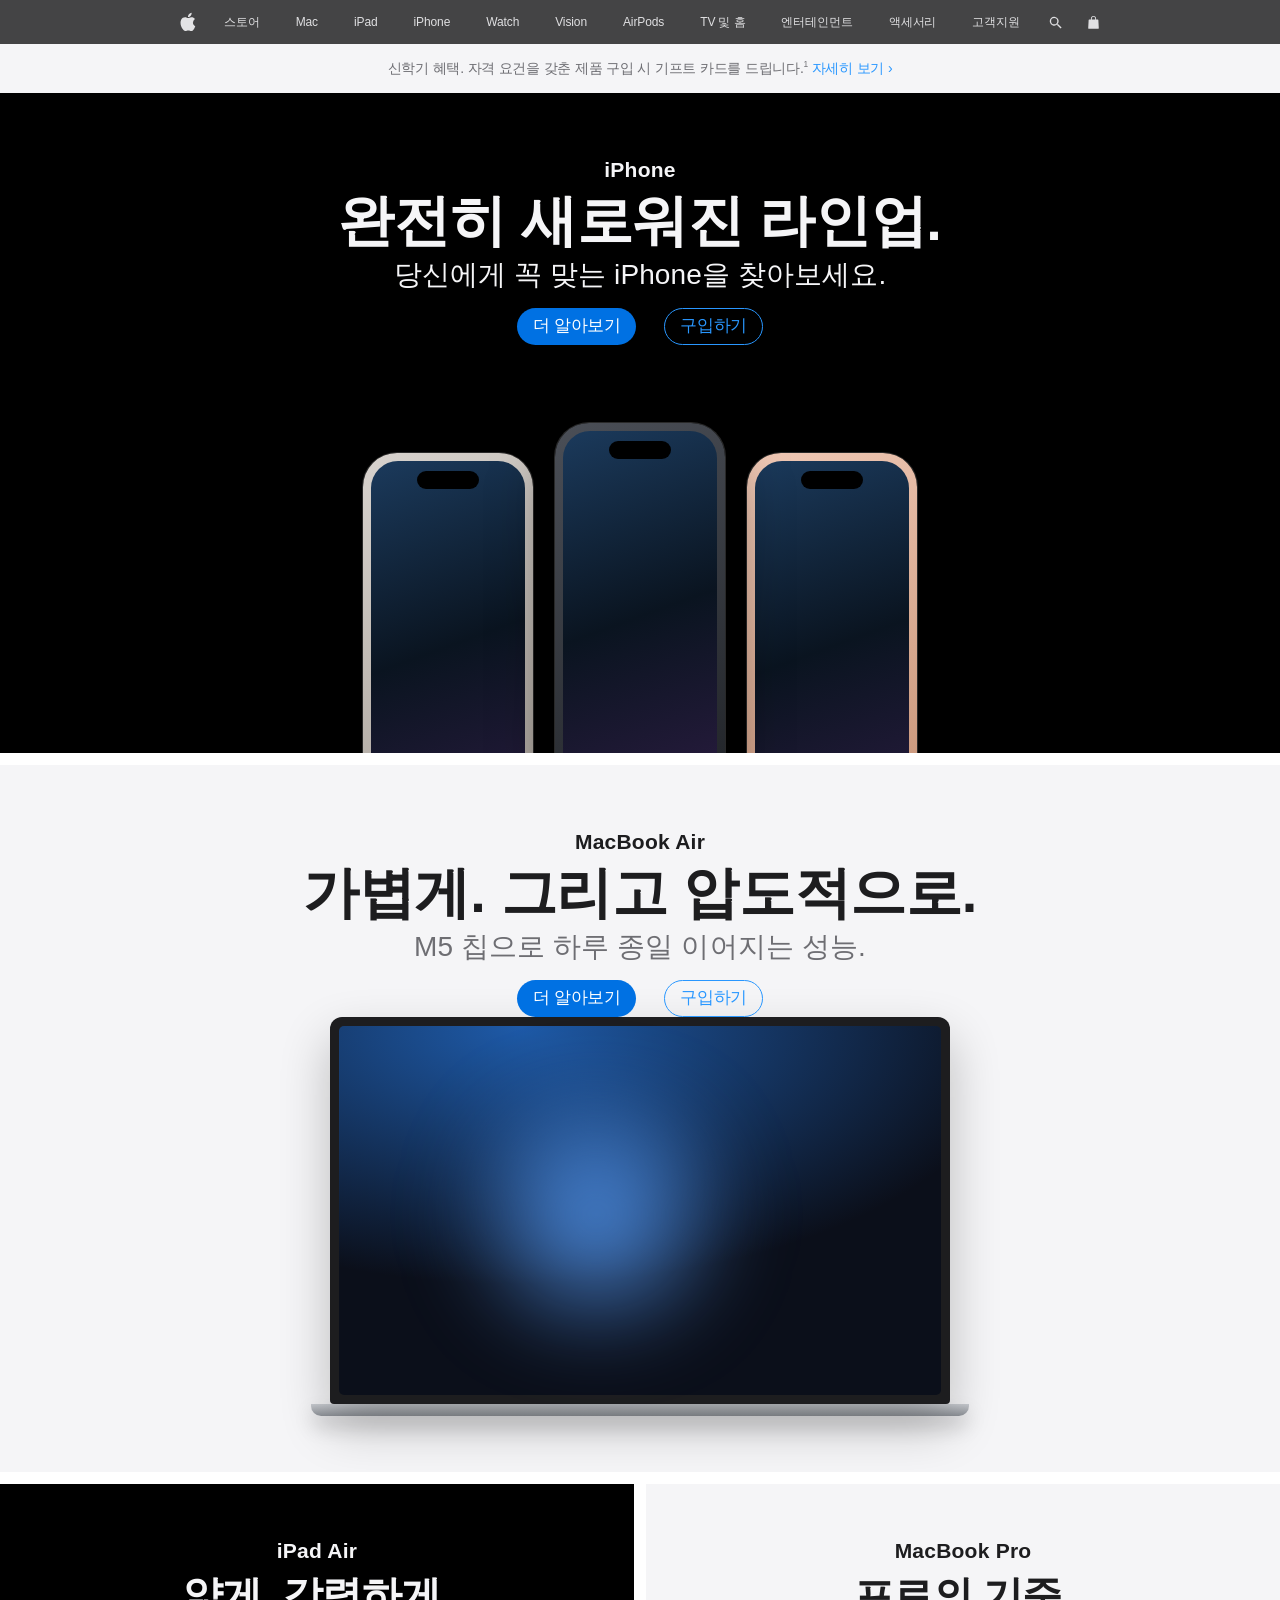
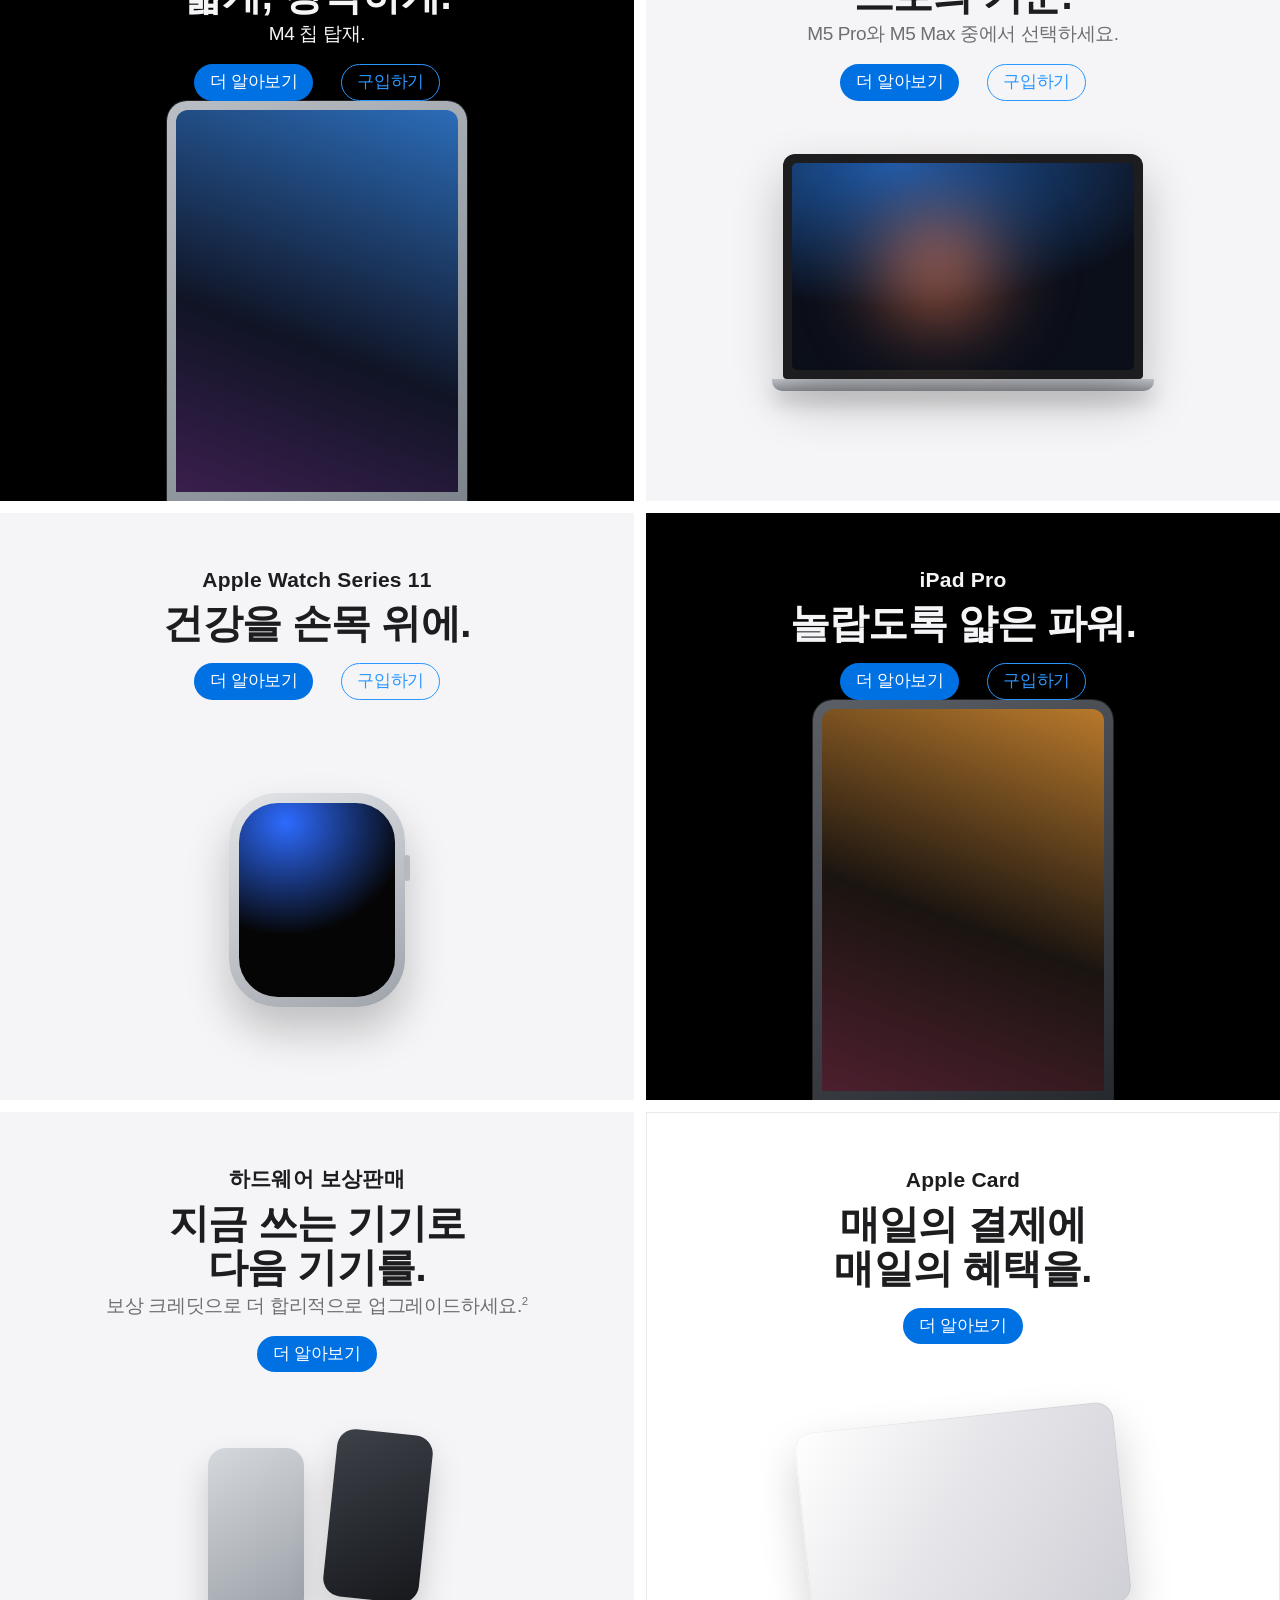
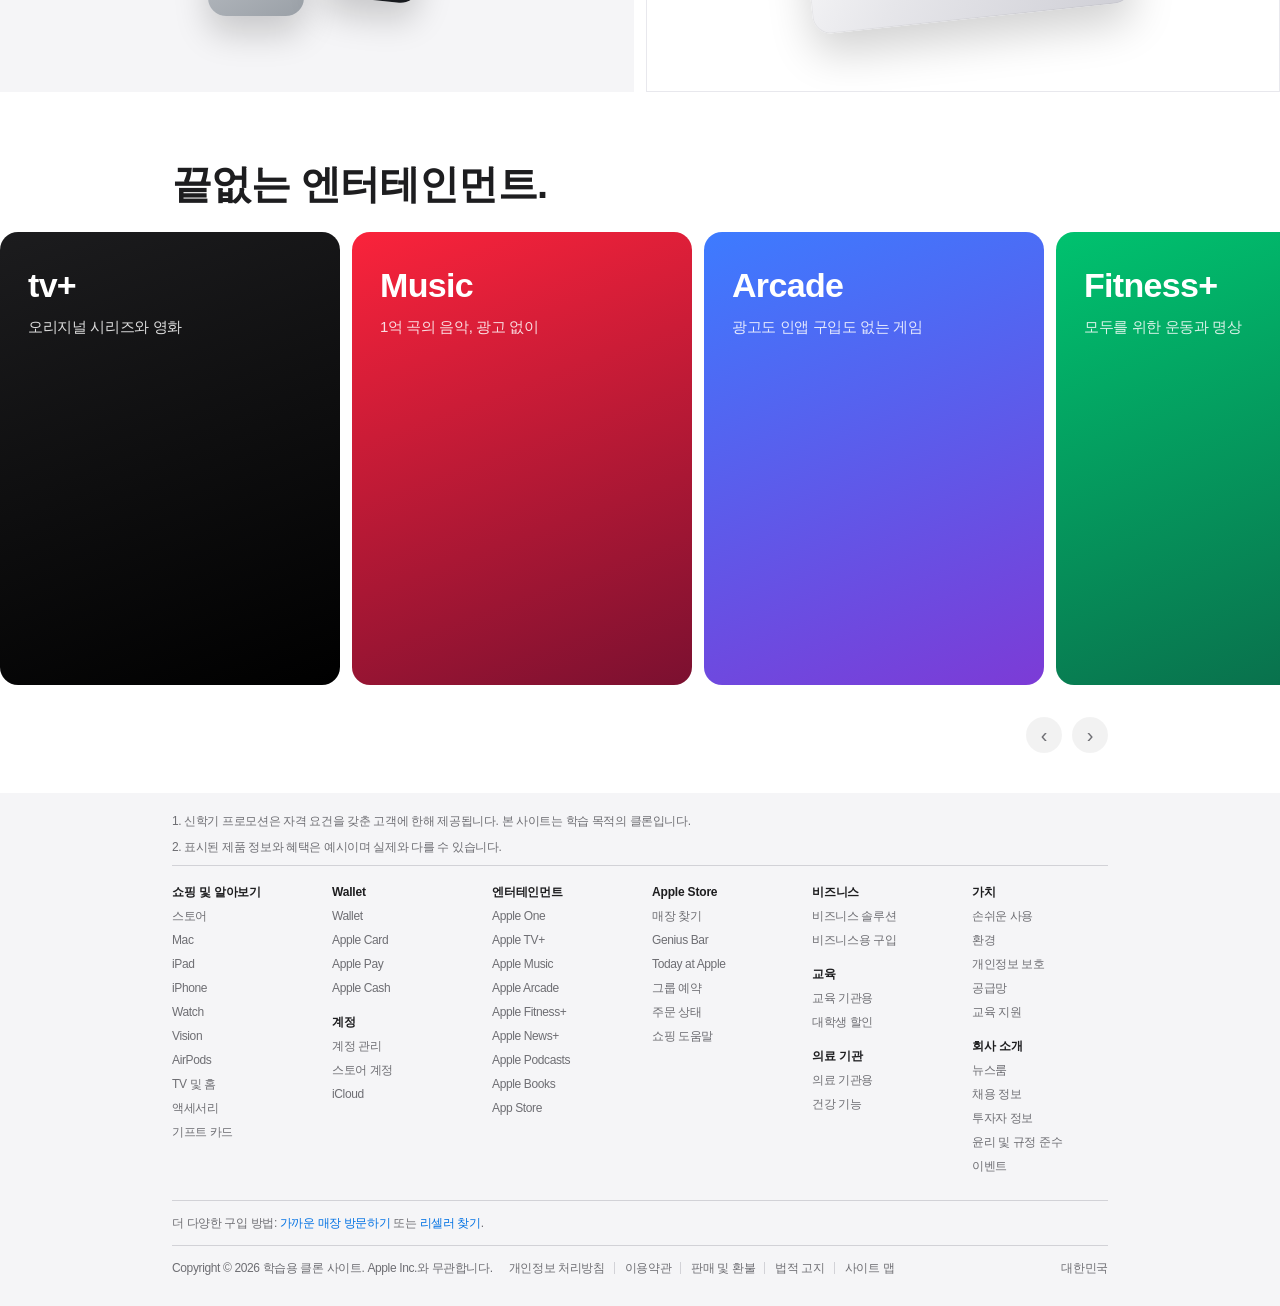
==== index.html @ 14ce5191 "feat: add Apple-style homepage clone Static homepage replicating the apple.com layout and design lan" ====
<!DOCTYPE html>
<html lang="ko">
<head>
<meta charset="UTF-8">
<meta name="viewport" content="width=device-width, initial-scale=1, viewport-fit=cover">
<title>Apple Clone</title>
<meta name="description" content="apple.com 레이아웃을 재현한 학습용 클론 사이트">
<link rel="stylesheet" href="css/styles.css">
</head>
<body>

<!-- ============ GLOBAL NAV ============ -->
<header class="gnav" id="gnav">
  <nav class="gnav-inner" aria-label="글로벌">
    <a class="gnav-logo" href="#main" aria-label="홈">
      <svg viewBox="0 0 20 24" width="16" height="20" aria-hidden="true">
        <path fill="currentColor" d="M16.3 12.7c0-2.9 2.4-4.3 2.5-4.4-1.4-2-3.5-2.3-4.2-2.3-1.8-.2-3.5 1-4.4 1-.9 0-2.3-1-3.8-1-2 0-3.8 1.1-4.8 2.9-2 3.5-.5 8.8 1.5 11.6 1 1.4 2.1 3 3.6 2.9 1.4-.1 2-.9 3.7-.9 1.7 0 2.2.9 3.7.9 1.5 0 2.5-1.4 3.4-2.8 1.1-1.6 1.5-3.2 1.6-3.3-.1 0-3-1.2-3-4.6zM13.4 4.1c.8-1 1.3-2.3 1.2-3.7-1.2.1-2.6.8-3.4 1.8-.7.9-1.4 2.3-1.2 3.6 1.3.1 2.6-.7 3.4-1.7z"/>
      </svg>
    </a>
    <ul class="gnav-list">
      <li><a href="#">스토어</a></li>
      <li><a href="#mac">Mac</a></li>
      <li><a href="#ipad">iPad</a></li>
      <li><a href="#iphone">iPhone</a></li>
      <li><a href="#watch">Watch</a></li>
      <li><a href="#">Vision</a></li>
      <li><a href="#">AirPods</a></li>
      <li><a href="#">TV 및 홈</a></li>
      <li><a href="#entertainment">엔터테인먼트</a></li>
      <li><a href="#">액세서리</a></li>
      <li><a href="#">고객지원</a></li>
    </ul>
    <button class="gnav-icon" id="searchBtn" aria-label="검색" aria-expanded="false">
      <svg viewBox="0 0 17 17" width="15" height="15" aria-hidden="true"><path fill="currentColor" d="M11.6 10.5h-.6l-.2-.2a5 5 0 1 0-.5.5l.2.2v.6l3.8 3.8 1.1-1.1-3.8-3.8zm-4.6 0a3.5 3.5 0 1 1 0-7 3.5 3.5 0 0 1 0 7z"/></svg>
    </button>
    <button class="gnav-icon" id="bagBtn" aria-label="장바구니">
      <svg viewBox="0 0 17 17" width="15" height="15" aria-hidden="true"><path fill="currentColor" d="M13.5 5.2h-2.1V4a2.9 2.9 0 0 0-5.8 0v1.2H3.5a.5.5 0 0 0-.5.47l-.5 9.3a.5.5 0 0 0 .5.53h11a.5.5 0 0 0 .5-.53l-.5-9.3a.5.5 0 0 0-.5-.47zM6.6 4a1.9 1.9 0 0 1 3.8 0v1.2H6.6V4z"/></svg>
    </button>
    <button class="gnav-burger" id="burger" aria-label="메뉴" aria-expanded="false"><span></span><span></span></button>
  </nav>

  <div class="gnav-search" id="gnavSearch" hidden>
    <div class="gnav-search-inner">
      <label class="search-field">
        <svg viewBox="0 0 17 17" width="17" height="17" aria-hidden="true"><path fill="currentColor" d="M11.6 10.5h-.6l-.2-.2a5 5 0 1 0-.5.5l.2.2v.6l3.8 3.8 1.1-1.1-3.8-3.8zm-4.6 0a3.5 3.5 0 1 1 0-7 3.5 3.5 0 0 1 0 7z"/></svg>
        <input type="search" id="searchInput" placeholder="apple.com 검색" aria-label="검색어">
      </label>
      <p class="search-label">빠른 링크</p>
      <ul class="search-links">
        <li><a href="#">주문 조회</a></li>
        <li><a href="#">하드웨어 보상판매</a></li>
        <li><a href="#">Apple 계정</a></li>
        <li><a href="#">AirPods 비교하기</a></li>
      </ul>
    </div>
  </div>
</header>

<div class="mobile-menu" id="mobileMenu" hidden>
  <ul>
    <li><a href="#">스토어</a></li><li><a href="#mac">Mac</a></li><li><a href="#ipad">iPad</a></li>
    <li><a href="#iphone">iPhone</a></li><li><a href="#watch">Watch</a></li><li><a href="#">Vision</a></li>
    <li><a href="#">AirPods</a></li><li><a href="#">TV 및 홈</a></li><li><a href="#entertainment">엔터테인먼트</a></li>
    <li><a href="#">액세서리</a></li><li><a href="#">고객지원</a></li>
  </ul>
</div>

<!-- ============ PROMO BAR ============ -->
<div class="promo-bar">
  <p>신학기 혜택. 자격 요건을 갖춘 제품 구입 시 기프트 카드를 드립니다.<sup>1</sup> <a href="#">자세히 보기 <span aria-hidden="true">&rsaquo;</span></a></p>
</div>

<main id="main">

  <!-- ============ HERO 1 ============ -->
  <section class="hero hero-dark" id="iphone">
    <div class="hero-copy">
      <p class="eyebrow">iPhone</p>
      <h1 class="hero-title">완전히 새로워진 라인업.</h1>
      <p class="hero-sub">당신에게 꼭 맞는 iPhone을 찾아보세요.</p>
      <div class="cta-row">
        <a class="btn btn-primary" href="#">더 알아보기</a>
        <a class="btn btn-ghost" href="#">구입하기</a>
      </div>
    </div>
    <div class="hero-art art-iphone" aria-hidden="true">
      <div class="phone phone-a"><span class="notch"></span></div>
      <div class="phone phone-b"><span class="notch"></span></div>
      <div class="phone phone-c"><span class="notch"></span></div>
    </div>
  </section>

  <!-- ============ HERO 2 ============ -->
  <section class="hero hero-light" id="mac">
    <div class="hero-copy">
      <p class="eyebrow">MacBook Air</p>
      <h2 class="hero-title">가볍게. 그리고 압도적으로.</h2>
      <p class="hero-sub">M5 칩으로 하루 종일 이어지는 성능.</p>
      <div class="cta-row">
        <a class="btn btn-primary" href="#">더 알아보기</a>
        <a class="btn btn-ghost" href="#">구입하기</a>
      </div>
    </div>
    <div class="hero-art art-laptop" aria-hidden="true">
      <div class="laptop"><div class="screen"><span class="glow"></span></div><div class="base"></div></div>
    </div>
  </section>

  <!-- ============ HALF TILES ============ -->
  <div class="tile-grid">

    <section class="tile tile-dark" id="ipad">
      <div class="tile-copy">
        <p class="eyebrow">iPad Air</p>
        <h2 class="tile-title">얇게, 강력하게.</h2>
        <p class="tile-sub">M4 칩 탑재.</p>
        <div class="cta-row">
          <a class="btn btn-primary" href="#">더 알아보기</a>
          <a class="btn btn-ghost" href="#">구입하기</a>
        </div>
      </div>
      <div class="tile-art art-tablet" aria-hidden="true"><div class="tablet"></div></div>
    </section>

    <section class="tile tile-light">
      <div class="tile-copy">
        <p class="eyebrow">MacBook Pro</p>
        <h2 class="tile-title">프로의 기준.</h2>
        <p class="tile-sub">M5 Pro와 M5 Max 중에서 선택하세요.</p>
        <div class="cta-row">
          <a class="btn btn-primary" href="#">더 알아보기</a>
          <a class="btn btn-ghost" href="#">구입하기</a>
        </div>
      </div>
      <div class="tile-art art-laptop small" aria-hidden="true">
        <div class="laptop"><div class="screen"><span class="glow warm"></span></div><div class="base"></div></div>
      </div>
    </section>

    <section class="tile tile-light" id="watch">
      <div class="tile-copy">
        <p class="eyebrow">Apple Watch Series 11</p>
        <h2 class="tile-title">건강을 손목 위에.</h2>
        <div class="cta-row">
          <a class="btn btn-primary" href="#">더 알아보기</a>
          <a class="btn btn-ghost" href="#">구입하기</a>
        </div>
      </div>
      <div class="tile-art art-watch" aria-hidden="true"><div class="watch"><span class="watch-face"></span><span class="crown"></span></div></div>
    </section>

    <section class="tile tile-dark">
      <div class="tile-copy">
        <p class="eyebrow">iPad Pro</p>
        <h2 class="tile-title">놀랍도록 얇은 파워.</h2>
        <div class="cta-row">
          <a class="btn btn-primary" href="#">더 알아보기</a>
          <a class="btn btn-ghost" href="#">구입하기</a>
        </div>
      </div>
      <div class="tile-art art-tablet" aria-hidden="true"><div class="tablet pro"></div></div>
    </section>

    <section class="tile tile-light">
      <div class="tile-copy">
        <p class="eyebrow">하드웨어 보상판매</p>
        <h2 class="tile-title">지금 쓰는 기기로<br>다음 기기를.</h2>
        <p class="tile-sub">보상 크레딧으로 더 합리적으로 업그레이드하세요.<sup>2</sup></p>
        <div class="cta-row"><a class="btn btn-primary" href="#">더 알아보기</a></div>
      </div>
      <div class="tile-art art-tradein" aria-hidden="true"><div class="swap"><span></span><span></span></div></div>
    </section>

    <section class="tile tile-white">
      <div class="tile-copy">
        <p class="eyebrow">Apple Card</p>
        <h2 class="tile-title">매일의 결제에<br>매일의 혜택을.</h2>
        <div class="cta-row"><a class="btn btn-primary" href="#">더 알아보기</a></div>
      </div>
      <div class="tile-art art-card" aria-hidden="true"><div class="creditcard"></div></div>
    </section>

  </div>

  <!-- ============ ENTERTAINMENT CAROUSEL ============ -->
  <section class="ent" id="entertainment">
    <h2 class="ent-title">끝없는 엔터테인먼트.</h2>
    <div class="ent-viewport">
      <div class="ent-track" id="entTrack">
        <article class="ent-card c1"><h3>tv+</h3><p>오리지널 시리즈와 영화</p></article>
        <article class="ent-card c2"><h3>Music</h3><p>1억 곡의 음악, 광고 없이</p></article>
        <article class="ent-card c3"><h3>Arcade</h3><p>광고도 인앱 구입도 없는 게임</p></article>
        <article class="ent-card c4"><h3>Fitness+</h3><p>모두를 위한 운동과 명상</p></article>
        <article class="ent-card c5"><h3>News+</h3><p>수백 종의 잡지와 신문</p></article>
      </div>
    </div>
    <div class="ent-nav">
      <button id="entPrev" aria-label="이전 항목">&lsaquo;</button>
      <button id="entNext" aria-label="다음 항목">&rsaquo;</button>
    </div>
  </section>

</main>

<!-- ============ FOOTER ============ -->
<footer class="footer">
  <div class="footer-inner">
    <p class="footnote">1. 신학기 프로모션은 자격 요건을 갖춘 고객에 한해 제공됩니다. 본 사이트는 학습 목적의 클론입니다.</p>
    <p class="footnote">2. 표시된 제품 정보와 혜택은 예시이며 실제와 다를 수 있습니다.</p>

    <div class="footer-cols">
      <div class="fcol">
        <h3>쇼핑 및 알아보기</h3>
        <ul><li><a href="#">스토어</a></li><li><a href="#">Mac</a></li><li><a href="#">iPad</a></li><li><a href="#">iPhone</a></li><li><a href="#">Watch</a></li><li><a href="#">Vision</a></li><li><a href="#">AirPods</a></li><li><a href="#">TV 및 홈</a></li><li><a href="#">액세서리</a></li><li><a href="#">기프트 카드</a></li></ul>
      </div>
      <div class="fcol">
        <h3>Wallet</h3>
        <ul><li><a href="#">Wallet</a></li><li><a href="#">Apple Card</a></li><li><a href="#">Apple Pay</a></li><li><a href="#">Apple Cash</a></li></ul>
        <h3>계정</h3>
        <ul><li><a href="#">계정 관리</a></li><li><a href="#">스토어 계정</a></li><li><a href="#">iCloud</a></li></ul>
      </div>
      <div class="fcol">
        <h3>엔터테인먼트</h3>
        <ul><li><a href="#">Apple One</a></li><li><a href="#">Apple TV+</a></li><li><a href="#">Apple Music</a></li><li><a href="#">Apple Arcade</a></li><li><a href="#">Apple Fitness+</a></li><li><a href="#">Apple News+</a></li><li><a href="#">Apple Podcasts</a></li><li><a href="#">Apple Books</a></li><li><a href="#">App Store</a></li></ul>
      </div>
      <div class="fcol">
        <h3>Apple Store</h3>
        <ul><li><a href="#">매장 찾기</a></li><li><a href="#">Genius Bar</a></li><li><a href="#">Today at Apple</a></li><li><a href="#">그룹 예약</a></li><li><a href="#">주문 상태</a></li><li><a href="#">쇼핑 도움말</a></li></ul>
      </div>
      <div class="fcol">
        <h3>비즈니스</h3>
        <ul><li><a href="#">비즈니스 솔루션</a></li><li><a href="#">비즈니스용 구입</a></li></ul>
        <h3>교육</h3>
        <ul><li><a href="#">교육 기관용</a></li><li><a href="#">대학생 할인</a></li></ul>
        <h3>의료 기관</h3>
        <ul><li><a href="#">의료 기관용</a></li><li><a href="#">건강 기능</a></li></ul>
      </div>
      <div class="fcol">
        <h3>가치</h3>
        <ul><li><a href="#">손쉬운 사용</a></li><li><a href="#">환경</a></li><li><a href="#">개인정보 보호</a></li><li><a href="#">공급망</a></li><li><a href="#">교육 지원</a></li></ul>
        <h3>회사 소개</h3>
        <ul><li><a href="#">뉴스룸</a></li><li><a href="#">채용 정보</a></li><li><a href="#">투자자 정보</a></li><li><a href="#">윤리 및 규정 준수</a></li><li><a href="#">이벤트</a></li></ul>
      </div>
    </div>

    <p class="footer-more">더 다양한 구입 방법: <a href="#">가까운 매장 방문하기</a> 또는 <a href="#">리셀러 찾기</a>.</p>

    <div class="footer-bottom">
      <p class="copyright">Copyright © 2026 학습용 클론 사이트. Apple Inc.와 무관합니다.</p>
      <ul class="legal">
        <li><a href="#">개인정보 처리방침</a></li>
        <li><a href="#">이용약관</a></li>
        <li><a href="#">판매 및 환불</a></li>
        <li><a href="#">법적 고지</a></li>
        <li><a href="#">사이트 맵</a></li>
      </ul>
      <p class="region">대한민국</p>
    </div>
  </div>
</footer>

<script src="js/main.js"></script>
</body>
</html>
---- css/styles.css ----
/* =========================================================
   Apple-style clone — design tokens
   ========================================================= */
:root {
  --ink: #1d1d1f;
  --ink-2: #6e6e73;
  --paper: #ffffff;
  --paper-2: #f5f5f7;
  --dark: #000000;
  --dark-2: #161617;
  --blue: #0071e3;
  --blue-link: #2997ff;
  --radius-lg: 18px;
  --nav-h: 44px;
  --gap: 12px;
  --max: 980px;
  --ease: cubic-bezier(0.28, 0.11, 0.32, 1);

  --font: "SF Pro Display", "SF Pro Text", -apple-system, BlinkMacSystemFont,
          "Helvetica Neue", "Apple SD Gothic Neo", "Pretendard",
          "Malgun Gothic", Roboto, Arial, sans-serif;
}

* { box-sizing: border-box; }

html { -webkit-text-size-adjust: 100%; scroll-behavior: smooth; }

body {
  margin: 0;
  background: var(--paper);
  color: var(--ink);
  font-family: var(--font);
  font-size: 17px;
  line-height: 1.47059;
  letter-spacing: -0.022em;
  -webkit-font-smoothing: antialiased;
}

a { color: var(--blue-link); text-decoration: none; }
a:hover { text-decoration: underline; }
h1, h2, h3 { margin: 0; font-weight: 600; letter-spacing: -0.015em; }
ul { margin: 0; padding: 0; list-style: none; }
button { font: inherit; color: inherit; background: none; border: 0; cursor: pointer; }
sup { font-size: 0.6em; vertical-align: super; }

:focus-visible { outline: 2px solid var(--blue-link); outline-offset: 3px; border-radius: 4px; }

/* =========================================================
   Global nav
   ========================================================= */
.gnav {
  position: sticky;
  top: 0;
  z-index: 9999;
  background: rgba(22, 22, 23, 0.8);
  -webkit-backdrop-filter: saturate(180%) blur(20px);
  backdrop-filter: saturate(180%) blur(20px);
  color: #f5f5f7;
}

.gnav-inner {
  max-width: var(--max);
  height: var(--nav-h);
  margin: 0 auto;
  padding: 0 22px;
  display: flex;
  align-items: center;
  gap: 8px;
}

.gnav-logo {
  display: flex;
  align-items: center;
  color: #f5f5f7;
  opacity: 0.9;
  padding: 0 8px;
}
.gnav-logo:hover { opacity: 1; text-decoration: none; }

.gnav-list {
  flex: 1;
  display: flex;
  justify-content: space-between;
  align-items: center;
  padding: 0 6px;
}
.gnav-list a {
  color: #f5f5f7;
  opacity: 0.88;
  font-size: 12px;
  line-height: var(--nav-h);
  letter-spacing: -0.01em;
  padding: 0 6px;
  white-space: nowrap;
  transition: opacity 0.2s var(--ease);
}
.gnav-list a:hover { opacity: 1; text-decoration: none; }

.gnav-icon {
  display: flex;
  align-items: center;
  justify-content: center;
  width: 30px;
  height: var(--nav-h);
  color: #f5f5f7;
  opacity: 0.88;
}
.gnav-icon:hover { opacity: 1; }

.gnav-burger { display: none; width: 30px; height: var(--nav-h); position: relative; }
.gnav-burger span {
  position: absolute;
  left: 7px;
  width: 17px;
  height: 1px;
  background: #f5f5f7;
  transition: transform 0.3s var(--ease), opacity 0.2s var(--ease);
}
.gnav-burger span:nth-child(1) { top: 20px; }
.gnav-burger span:nth-child(2) { top: 25px; }
.gnav-burger[aria-expanded="true"] span:nth-child(1) { transform: translateY(2.5px) rotate(45deg); }
.gnav-burger[aria-expanded="true"] span:nth-child(2) { transform: translateY(-2.5px) rotate(-45deg); }

/* search dropdown */
.gnav-search {
  border-top: 1px solid rgba(255, 255, 255, 0.1);
  background: rgba(22, 22, 23, 0.96);
  animation: dropIn 0.28s var(--ease);
}
@keyframes dropIn { from { opacity: 0; transform: translateY(-8px); } to { opacity: 1; transform: none; } }

.gnav-search-inner { max-width: var(--max); margin: 0 auto; padding: 24px 22px 34px; }

.search-field {
  display: flex;
  align-items: center;
  gap: 10px;
  color: #86868b;
  border-bottom: 1px solid rgba(255, 255, 255, 0.15);
  padding-bottom: 10px;
}
.search-field input {
  flex: 1;
  background: none;
  border: 0;
  outline: none;
  color: #f5f5f7;
  font-size: 24px;
  font-family: inherit;
}
.search-field input::placeholder { color: #86868b; }

.search-label { color: #86868b; font-size: 12px; margin: 22px 0 8px; }
.search-links a { color: #f5f5f7; font-size: 14px; display: block; padding: 6px 0; }

/* mobile menu */
.mobile-menu {
  position: fixed;
  top: var(--nav-h);
  left: 0;
  right: 0;
  bottom: 0;
  z-index: 9998;
  background: rgba(22, 22, 23, 0.98);
  -webkit-backdrop-filter: blur(20px);
  backdrop-filter: blur(20px);
  padding: 20px 26px;
  overflow-y: auto;
  animation: dropIn 0.3s var(--ease);
}
.mobile-menu a {
  display: block;
  color: #f5f5f7;
  font-size: 22px;
  font-weight: 600;
  padding: 12px 0;
  border-bottom: 1px solid rgba(255, 255, 255, 0.08);
}

/* =========================================================
   Promo bar
   ========================================================= */
.promo-bar { background: var(--paper-2); padding: 14px 22px; text-align: center; }
.promo-bar p { margin: 0; font-size: 14px; color: var(--ink-2); letter-spacing: -0.016em; }
.promo-bar a { white-space: nowrap; }

/* =========================================================
   Shared blocks
   ========================================================= */
.eyebrow {
  margin: 0 0 6px;
  font-size: 21px;
  font-weight: 600;
  letter-spacing: 0.011em;
}

.hero-title {
  font-size: clamp(40px, 7vw, 56px);
  line-height: 1.07143;
  letter-spacing: -0.005em;
  margin: 0 0 8px;
}
.hero-sub {
  font-size: clamp(19px, 3vw, 28px);
  line-height: 1.10722;
  font-weight: 400;
  letter-spacing: 0.004em;
  margin: 0;
}

.cta-row {
  display: flex;
  flex-wrap: wrap;
  justify-content: center;
  gap: 12px 28px;
  margin-top: 18px;
}

.btn {
  display: inline-block;
  font-size: 17px;
  line-height: 1.2;
  letter-spacing: -0.022em;
  border-radius: 980px;
  padding: 8px 16px;
  transition: background-color 0.2s var(--ease), color 0.2s var(--ease), transform 0.2s var(--ease);
}
.btn:hover { text-decoration: none; }
.btn-primary { background: var(--blue); color: #fff; }
.btn-primary:hover { background: #0077ed; }
.btn-ghost {
  border: 1px solid currentColor;
  color: var(--blue-link);
  padding: 7px 15px;
}
.btn-ghost:hover { background: var(--blue-link); color: #fff; border-color: var(--blue-link); }
.btn:active { transform: scale(0.97); }

/* reveal on scroll */
.reveal { opacity: 0; transform: translateY(28px); }
.reveal.in { opacity: 1; transform: none; transition: opacity 0.8s var(--ease), transform 0.8s var(--ease); }
@media (prefers-reduced-motion: reduce) {
  .reveal, .reveal.in { opacity: 1; transform: none; transition: none; }
  html { scroll-behavior: auto; }
}

/* =========================================================
   Hero sections
   ========================================================= */
.hero {
  position: relative;
  display: flex;
  flex-direction: column;
  align-items: center;
  text-align: center;
  padding: 62px 22px 0;
  min-height: 660px;
  overflow: hidden;
  margin-bottom: var(--gap);
}
.hero:first-of-type { margin-top: 0; }
.hero-dark { background: var(--dark); color: #f5f5f7; }
.hero-light { background: var(--paper-2); color: var(--ink); }
.hero-dark .eyebrow, .hero-dark .hero-title { color: #f5f5f7; }
.hero-light .hero-sub { color: var(--ink-2); }

.hero-copy { position: relative; z-index: 2; max-width: 720px; }
.hero-art {
  position: relative;
  flex: 1;
  width: 100%;
  max-width: 900px;
  display: flex;
  align-items: flex-end;
  justify-content: center;
}

/* --- iPhone art --- */
.art-iphone { gap: 22px; padding-bottom: 0; }
.phone {
  position: relative;
  width: 170px;
  height: 340px;
  border-radius: 34px 34px 0 0;
  padding: 8px;
  box-shadow: 0 0 0 1px rgba(255, 255, 255, 0.16), 0 30px 60px rgba(0, 0, 0, 0.6);
}
.phone::after {
  content: "";
  position: absolute;
  inset: 8px 8px 0;
  border-radius: 27px 27px 0 0;
  background: linear-gradient(160deg, #1b3a5c, #0a1420 55%, #241a3a);
}
.phone .notch {
  position: absolute;
  z-index: 2;
  top: 18px;
  left: 50%;
  transform: translateX(-50%);
  width: 62px;
  height: 18px;
  border-radius: 12px;
  background: #000;
}
.phone-a { background: linear-gradient(150deg, #d8d3ce, #a9a29b); transform: translateY(40px); }
.phone-b { background: linear-gradient(150deg, #4b4f57, #23262b); transform: translateY(10px); z-index: 2; }
.phone-c { background: linear-gradient(150deg, #f0c9b6, #c9967a); transform: translateY(40px); }

/* --- Laptop art --- */
.art-laptop { align-items: center; padding-bottom: 56px; }
.laptop { width: min(620px, 86vw); }
.laptop .screen {
  position: relative;
  aspect-ratio: 16 / 10;
  border-radius: 12px 12px 4px 4px;
  background: #1d1d1f;
  padding: 9px;
  box-shadow: 0 22px 50px rgba(0, 0, 0, 0.24);
}
.laptop .screen::after {
  content: "";
  position: absolute;
  inset: 9px;
  border-radius: 5px;
  background: radial-gradient(120% 100% at 30% 0%, #1e5aa8, #0b0f1a 70%);
  overflow: hidden;
}
.laptop .glow {
  position: absolute;
  z-index: 2;
  left: 12%;
  top: 18%;
  width: 62%;
  height: 66%;
  border-radius: 50%;
  filter: blur(34px);
  background: radial-gradient(circle, rgba(88, 160, 255, 0.85), transparent 65%);
}
.laptop .glow.warm { background: radial-gradient(circle, rgba(255, 132, 88, 0.8), transparent 65%); }
.laptop .base {
  height: 12px;
  border-radius: 0 0 10px 10px;
  background: linear-gradient(#c9ccd1, #8e9298);
  margin: 0 -3%;
  box-shadow: 0 10px 20px rgba(0, 0, 0, 0.18);
}
.art-laptop.small .laptop { width: min(360px, 74%); }

/* =========================================================
   Tile grid (half-width sections)
   ========================================================= */
.tile-grid {
  display: grid;
  grid-template-columns: repeat(2, 1fr);
  gap: var(--gap);
  background: var(--paper);
}

.tile {
  position: relative;
  display: flex;
  flex-direction: column;
  align-items: center;
  text-align: center;
  padding: 52px 22px 0;
  min-height: 580px;
  overflow: hidden;
}
.tile-dark { background: var(--dark); color: #f5f5f7; }
.tile-light { background: var(--paper-2); color: var(--ink); }
.tile-white { background: var(--paper); color: var(--ink); border: 1px solid #e8e8ed; }
.tile-light .tile-sub, .tile-white .tile-sub { color: var(--ink-2); }

.tile-copy { position: relative; z-index: 2; max-width: 460px; }
.tile-title {
  font-size: clamp(32px, 4vw, 40px);
  line-height: 1.1;
  margin: 0 0 6px;
}
.tile-sub { font-size: 19px; line-height: 1.21; margin: 0; }
.tile-art {
  flex: 1;
  width: 100%;
  display: flex;
  align-items: center;
  justify-content: center;
}

/* --- tablet --- */
.tablet {
  width: min(300px, 64%);
  aspect-ratio: 3 / 4;
  border-radius: 20px 20px 0 0;
  padding: 9px;
  background: linear-gradient(150deg, #b9bec4, #7d848c);
  box-shadow: 0 0 0 1px rgba(255, 255, 255, 0.14), 0 26px 50px rgba(0, 0, 0, 0.5);
  align-self: flex-end;
}
.tablet::after {
  content: "";
  display: block;
  height: 100%;
  border-radius: 12px 12px 0 0;
  background: linear-gradient(200deg, #2b6cb8, #101425 60%, #3a1f4d);
}
.tablet.pro { background: linear-gradient(150deg, #5b5f66, #26292e); }
.tablet.pro::after { background: linear-gradient(200deg, #b8792b, #1a1410 55%, #4d1f2e); }

/* --- watch --- */
.watch {
  position: relative;
  width: 176px;
  height: 214px;
  border-radius: 48px;
  background: linear-gradient(150deg, #e3e5e8, #9ea3aa);
  padding: 10px;
  box-shadow: 0 24px 44px rgba(0, 0, 0, 0.22);
}
.watch-face {
  display: block;
  height: 100%;
  border-radius: 39px;
  background: radial-gradient(120% 90% at 30% 10%, #2d6bff, #050505 65%);
}
.watch .crown {
  position: absolute;
  right: -5px;
  top: 62px;
  width: 6px;
  height: 26px;
  border-radius: 3px;
  background: #b6bac0;
}

/* --- trade in --- */
.swap { display: flex; align-items: center; gap: 26px; }
.swap span {
  width: 96px;
  height: 168px;
  border-radius: 18px;
  background: linear-gradient(150deg, #d5d8dc, #9aa0a7);
  box-shadow: 0 18px 34px rgba(0, 0, 0, 0.18);
}
.swap span:last-child {
  background: linear-gradient(150deg, #3d4148, #16181c);
  transform: translateY(-16px) rotate(6deg);
}

/* --- apple card --- */
.creditcard {
  width: min(320px, 74%);
  aspect-ratio: 1.586;
  border-radius: 18px;
  background: linear-gradient(125deg, #ffffff, #e6e6ea 45%, #cfcfd6);
  box-shadow: 0 20px 44px rgba(0, 0, 0, 0.18), inset 0 0 0 1px rgba(0, 0, 0, 0.05);
  transform: rotate(-6deg);
}

/* =========================================================
   Entertainment carousel
   ========================================================= */
.ent { background: var(--paper); padding: 70px 0 40px; }
.ent-title {
  max-width: var(--max);
  margin: 0 auto 26px;
  padding: 0 22px;
  font-size: clamp(28px, 4vw, 40px);
  line-height: 1.1;
}
.ent-viewport { overflow: hidden; }
.ent-track {
  display: flex;
  gap: var(--gap);
  padding: 0 max(22px, calc((100vw - 1200px) / 2));
  overflow-x: auto;
  scroll-snap-type: x mandatory;
  scroll-behavior: smooth;
  scrollbar-width: none;
  padding-bottom: 10px;
}
.ent-track::-webkit-scrollbar { display: none; }

.ent-card {
  flex: 0 0 auto;
  width: min(340px, 76vw);
  aspect-ratio: 3 / 4;
  border-radius: var(--radius-lg);
  padding: 28px;
  color: #fff;
  scroll-snap-align: start;
  transition: transform 0.4s var(--ease);
}
.ent-card:hover { transform: translateY(-6px); }
.ent-card h3 { font-size: 34px; letter-spacing: -0.02em; }
.ent-card p { margin: 6px 0 0; font-size: 15px; opacity: 0.85; }
.c1 { background: linear-gradient(160deg, #1c1c1e, #000); }
.c2 { background: linear-gradient(160deg, #fa233b, #7b1030); }
.c3 { background: linear-gradient(160deg, #3d7bff, #7c3bd6); }
.c4 { background: linear-gradient(160deg, #00c26f, #0a6b4a); }
.c5 { background: linear-gradient(160deg, #fc4f30, #a01c46); }

.ent-nav {
  max-width: var(--max);
  margin: 22px auto 0;
  padding: 0 22px;
  display: flex;
  justify-content: flex-end;
  gap: 10px;
}
.ent-nav button {
  width: 36px;
  height: 36px;
  border-radius: 50%;
  background: rgba(0, 0, 0, 0.05);
  color: var(--ink-2);
  font-size: 20px;
  line-height: 1;
  transition: background-color 0.2s var(--ease);
}
.ent-nav button:hover { background: rgba(0, 0, 0, 0.1); }

/* =========================================================
   Footer
   ========================================================= */
.footer { background: var(--paper-2); color: var(--ink-2); font-size: 12px; line-height: 1.33337; }
.footer-inner { max-width: var(--max); margin: 0 auto; padding: 20px 22px 30px; }

.footnote { margin: 0 0 10px; }

.footer-cols {
  display: grid;
  grid-template-columns: repeat(6, 1fr);
  gap: 24px;
  padding: 18px 0;
  border-top: 1px solid #d2d2d7;
  margin-top: 8px;
}
.fcol h3 { font-size: 12px; color: var(--ink); margin: 0 0 8px; }
.fcol h3:not(:first-child) { margin-top: 18px; }
.fcol li { margin-bottom: 8px; }
.fcol a { color: var(--ink-2); }
.fcol a:hover { color: var(--ink); text-decoration: underline; }

.footer-more { padding: 14px 0; border-top: 1px solid #d2d2d7; margin: 0; }
.footer-more a { color: var(--blue); }

.footer-bottom {
  display: flex;
  flex-wrap: wrap;
  align-items: center;
  gap: 8px 16px;
  padding-top: 14px;
  border-top: 1px solid #d2d2d7;
}
.copyright { margin: 0; }
.legal { display: flex; flex-wrap: wrap; gap: 0 10px; flex: 1; }
.legal li { position: relative; padding-right: 10px; }
.legal li:not(:last-child)::after {
  content: "";
  position: absolute;
  right: 0;
  top: 2px;
  bottom: 2px;
  width: 1px;
  background: #d2d2d7;
}
.legal a { color: var(--ink-2); }
.region { margin: 0; }

/* =========================================================
   Responsive
   ========================================================= */
@media (max-width: 1068px) {
  .gnav-list a { font-size: 11px; padding: 0 4px; }
  .footer-cols { grid-template-columns: repeat(3, 1fr); }
}

@media (max-width: 833px) {
  .tile-grid { grid-template-columns: 1fr; }
  .hero { min-height: 560px; }
  .tile { min-height: 520px; }
  .art-iphone { gap: 10px; }
  .phone { width: 118px; height: 236px; border-radius: 24px 24px 0 0; }
  .phone::after { border-radius: 18px 18px 0 0; }
  .phone .notch { width: 44px; height: 14px; top: 14px; }
}

@media (max-width: 734px) {
  .gnav-list { display: none; }
  .gnav-burger { display: block; }
  .gnav-inner { justify-content: space-between; }
  .gnav-logo { flex: 1; }
  .gnav-inner .gnav-icon { margin-left: auto; }
  .footer-cols { grid-template-columns: 1fr 1fr; }
  .footer-bottom { flex-direction: column; align-items: flex-start; }
  .swap span { width: 74px; height: 130px; }
}
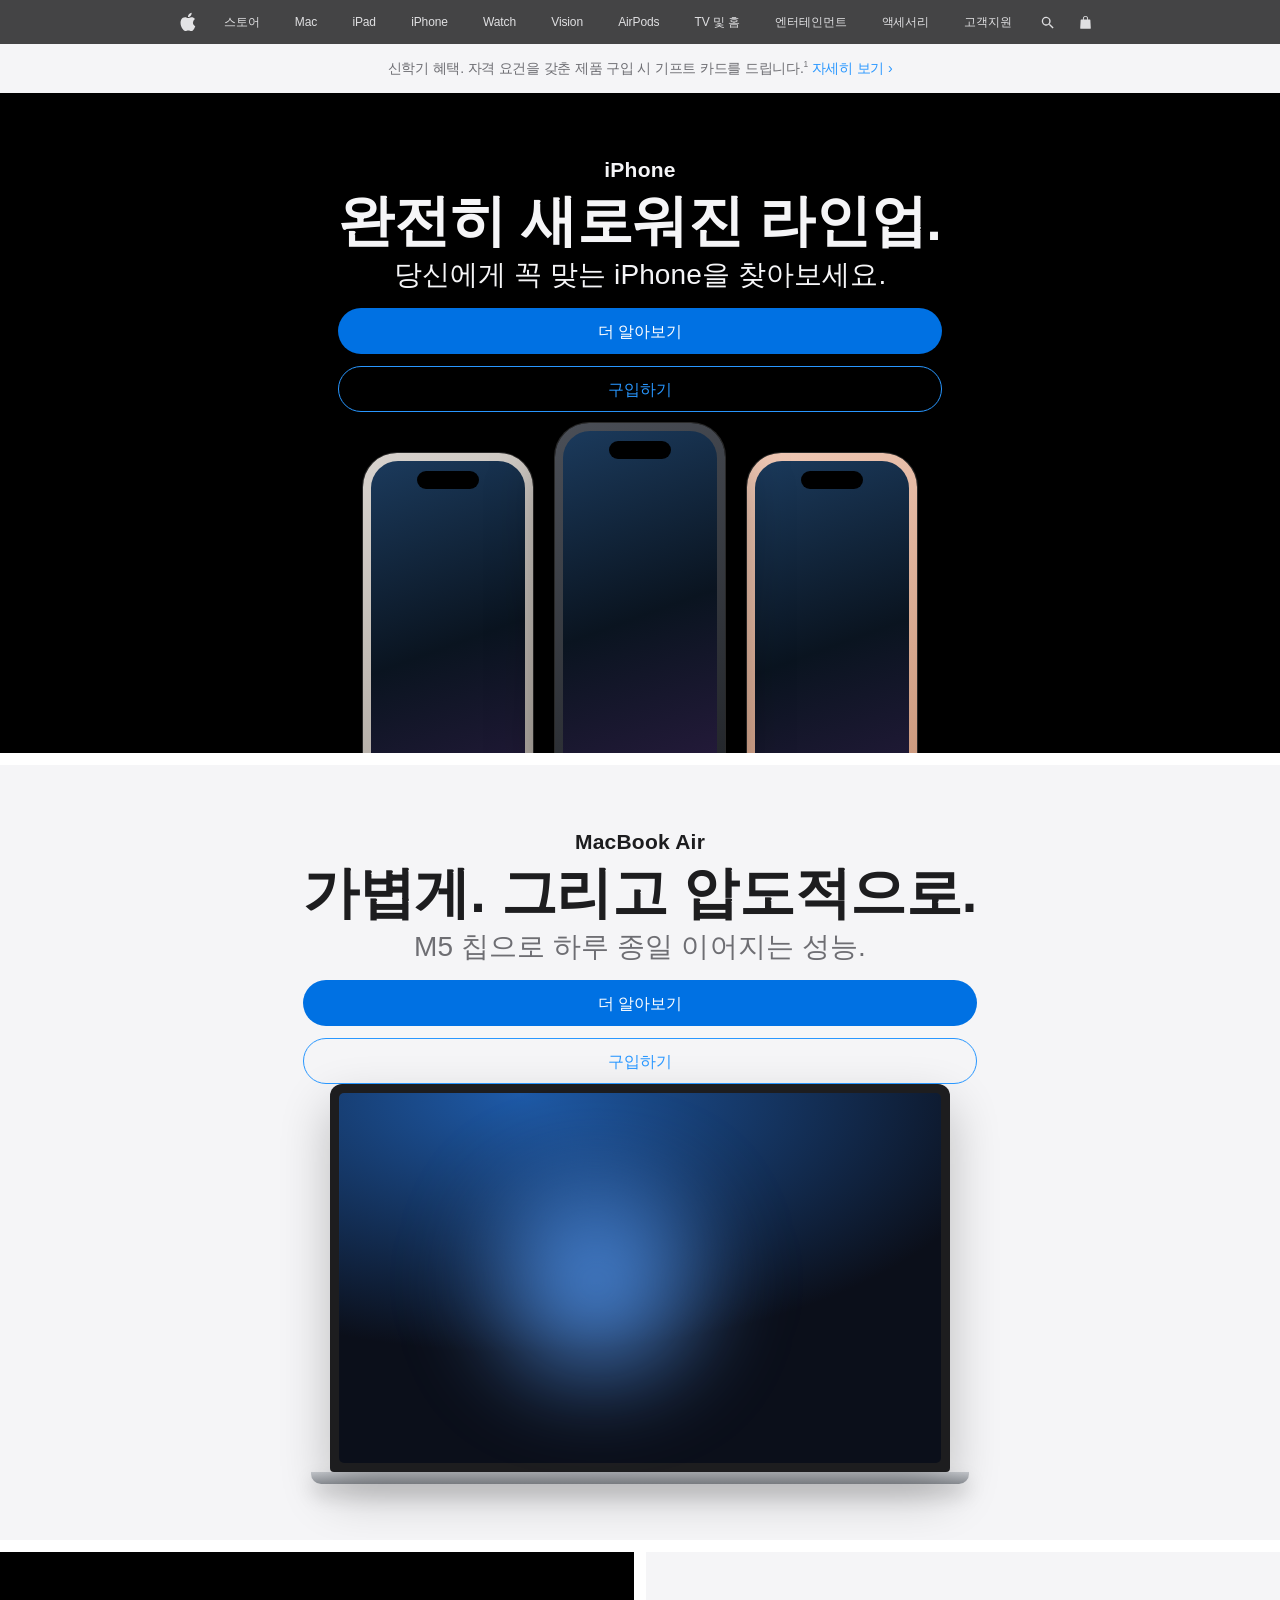
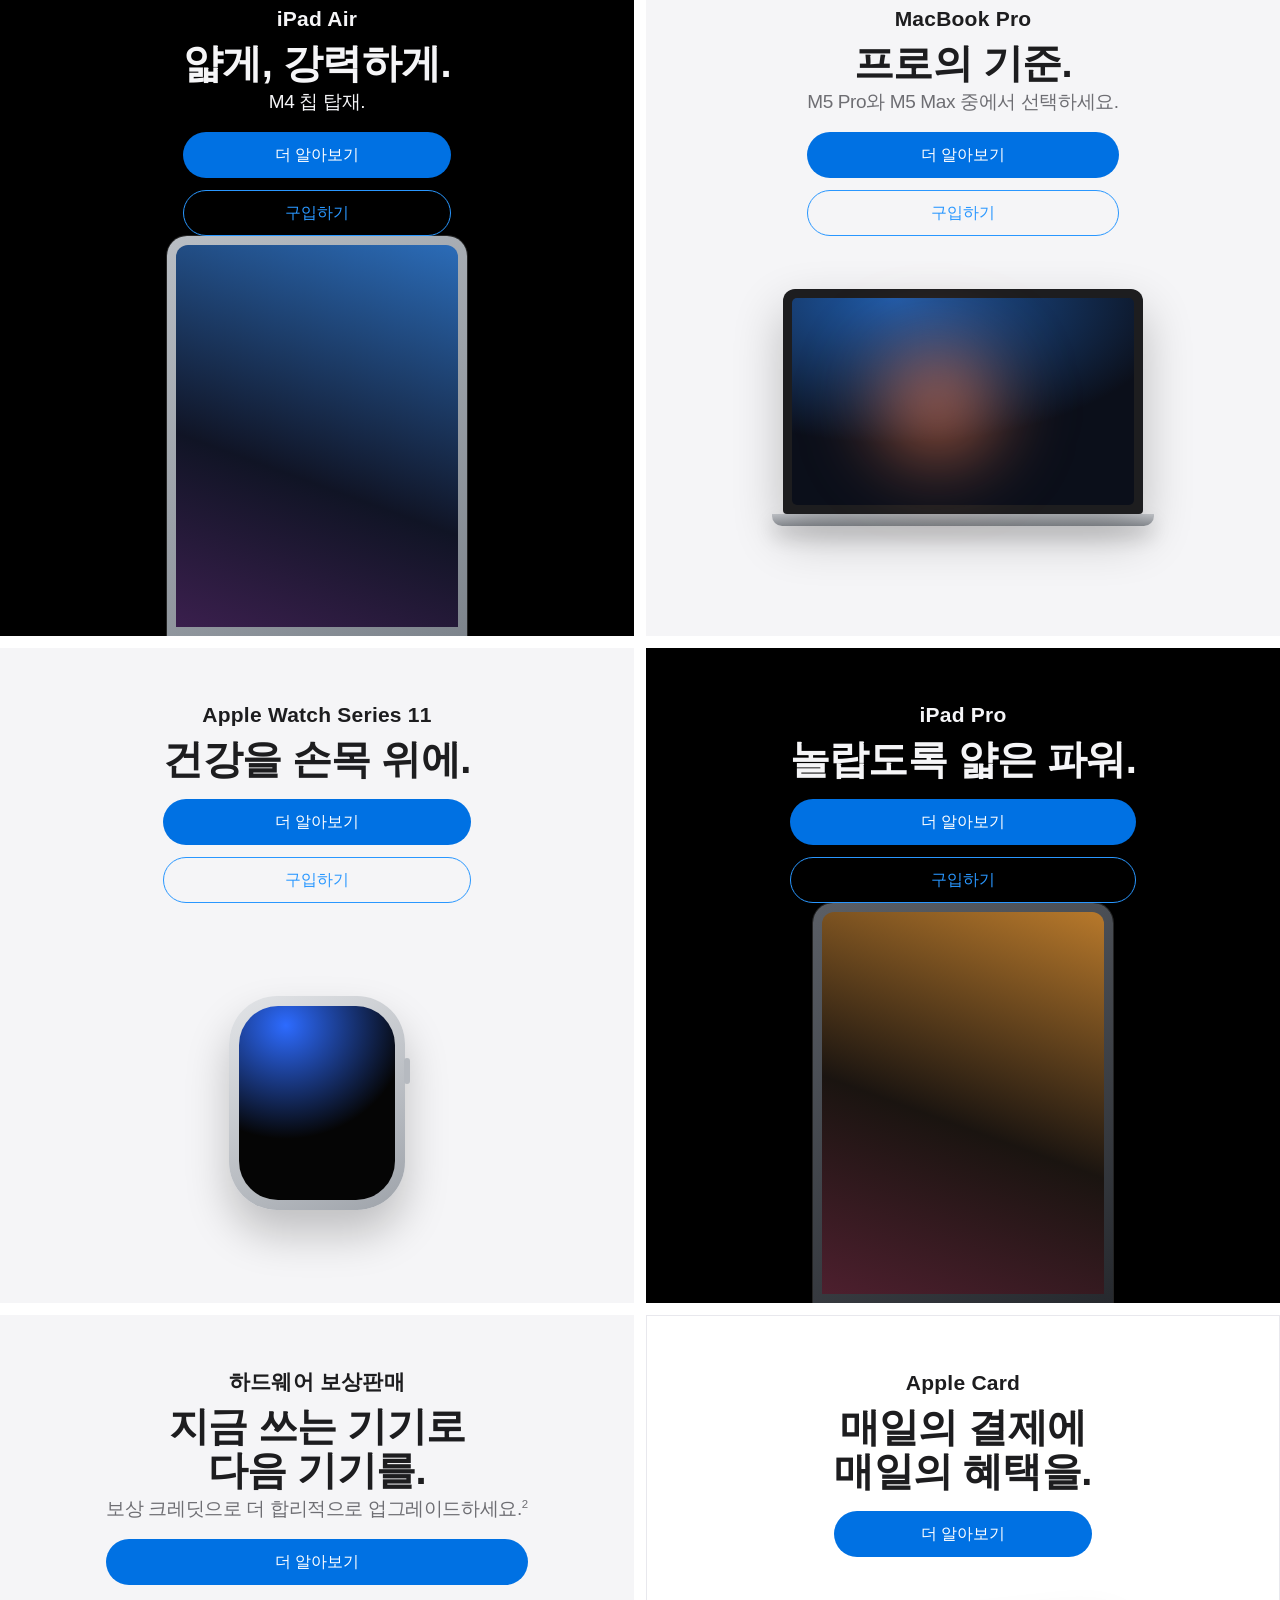
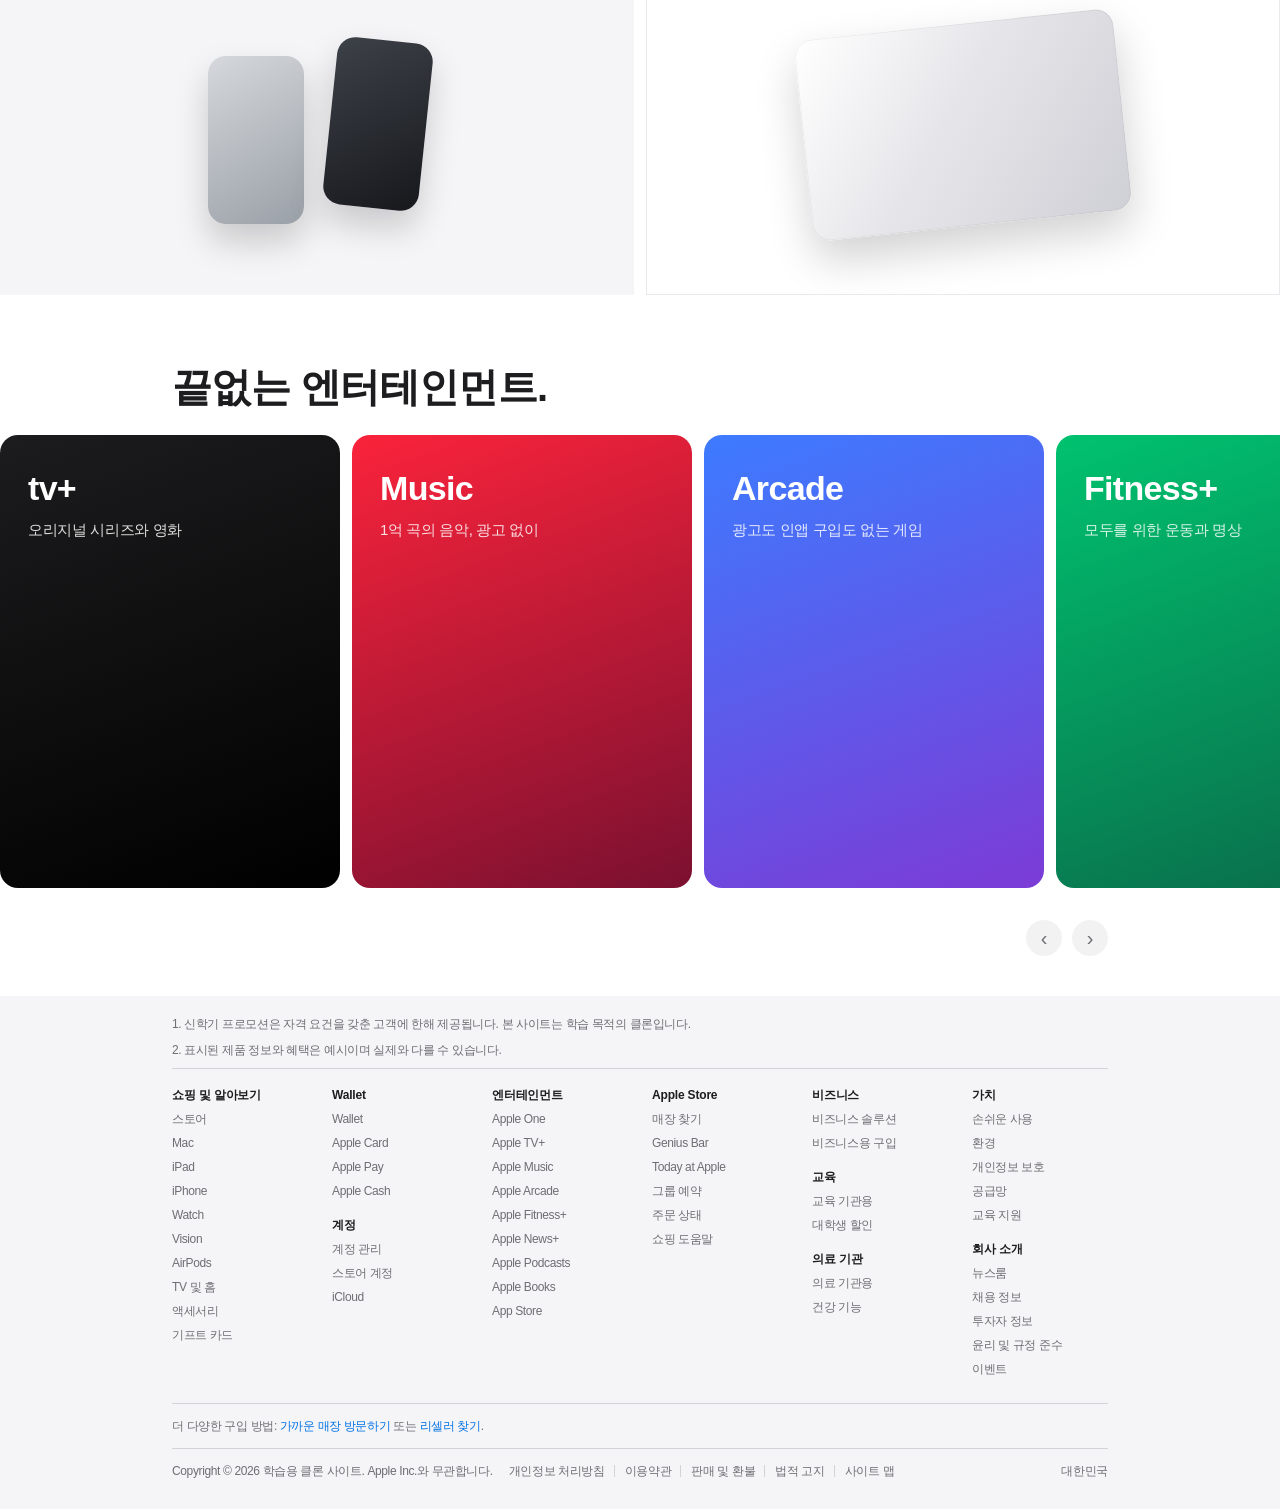
==== commit 1ab23509: "feat: add Google OAuth login, signup onboarding, mypage and admin page Supabase 기반 인증을 정적 사이트에 추가한다." ====
--- a/index.html
+++ b/index.html
@@ -6,6 +6,7 @@
 <title>Apple Clone</title>
 <meta name="description" content="apple.com 레이아웃을 재현한 학습용 클론 사이트">
 <link rel="stylesheet" href="css/styles.css">
+<link rel="stylesheet" href="css/auth.css">
 </head>
 <body>
 
@@ -36,6 +37,7 @@
     <button class="gnav-icon" id="bagBtn" aria-label="장바구니">
       <svg viewBox="0 0 17 17" width="15" height="15" aria-hidden="true"><path fill="currentColor" d="M13.5 5.2h-2.1V4a2.9 2.9 0 0 0-5.8 0v1.2H3.5a.5.5 0 0 0-.5.47l-.5 9.3a.5.5 0 0 0 .5.53h11a.5.5 0 0 0 .5-.53l-.5-9.3a.5.5 0 0 0-.5-.47zM6.6 4a1.9 1.9 0 0 1 3.8 0v1.2H6.6V4z"/></svg>
     </button>
+    <span id="navAccount"></span>
     <button class="gnav-burger" id="burger" aria-label="메뉴" aria-expanded="false"><span></span><span></span></button>
   </nav>
 
@@ -260,5 +262,6 @@
 </footer>
 
 <script src="js/main.js"></script>
+<script type="module" src="js/nav-auth.js"></script>
 </body>
 </html>
--- a/css/auth.css
+++ b/css/auth.css
@@ -0,0 +1,514 @@
+/* =========================================================
+   인증 · 계정 화면 전용 스타일
+
+   styles.css 를 먼저 불러온 뒤 이 파일을 얹는다.
+   색·폰트·라운드 등 토큰은 styles.css 의 :root 를 그대로 쓴다.
+   ========================================================= */
+
+/* ---------- hidden 속성 보장 ----------
+   .btn 이나 .avatar-fallback 처럼 display 를 직접 지정한 클래스는
+   브라우저 기본 스타일의 [hidden] { display: none } 을 덮어쓴다.
+   그 결과 JS 로 el.hidden = true 를 걸어도 요소가 그대로 보인다.
+   (관리자 아닌 사용자에게 관리자페이지 버튼이 노출되던 원인)
+   숨김은 표시 여부의 문제이므로 여기서 한 번에 못 박는다. */
+[hidden] {
+  display: none !important;
+}
+
+/* ---------- 공통 레이아웃 ---------- */
+
+.auth-main {
+  min-height: calc(100vh - var(--nav-h));
+  background: var(--paper-2);
+  padding: 48px 22px 80px;
+}
+
+.auth-card {
+  max-width: 420px;
+  margin: 0 auto;
+  background: var(--paper);
+  border-radius: var(--radius-lg);
+  padding: 40px 32px;
+  box-shadow: 0 4px 24px rgba(0, 0, 0, 0.06);
+}
+
+.auth-card--wide {
+  max-width: 980px;
+}
+
+.auth-title {
+  font-size: 32px;
+  line-height: 1.125;
+  text-align: center;
+  margin-bottom: 8px;
+}
+
+.auth-sub {
+  color: var(--ink-2);
+  font-size: 15px;
+  text-align: center;
+  margin: 0 0 28px;
+}
+
+.page-head {
+  max-width: 980px;
+  margin: 0 auto 24px;
+}
+
+.page-head h1 {
+  font-size: 40px;
+  line-height: 1.1;
+}
+
+.page-head p {
+  color: var(--ink-2);
+  font-size: 16px;
+  margin: 6px 0 0;
+}
+
+/* ---------- 버튼 ---------- */
+
+.btn {
+  display: inline-flex;
+  align-items: center;
+  justify-content: center;
+  gap: 8px;
+  width: 100%;
+  min-height: 46px;
+  padding: 0 20px;
+  border-radius: 980px;
+  font-size: 16px;
+  font-weight: 500;
+  letter-spacing: -0.01em;
+  transition: opacity 0.2s var(--ease), background-color 0.2s var(--ease);
+}
+
+.btn:disabled {
+  opacity: 0.45;
+  cursor: not-allowed;
+}
+
+.btn-primary {
+  background: var(--blue);
+  color: #fff;
+}
+
+.btn-primary:not(:disabled):hover {
+  background: #0077ed;
+  text-decoration: none;
+}
+
+.btn-secondary {
+  background: transparent;
+  color: var(--blue);
+  border: 1px solid rgba(0, 113, 227, 0.4);
+}
+
+.btn-secondary:not(:disabled):hover {
+  background: rgba(0, 113, 227, 0.06);
+  text-decoration: none;
+}
+
+.btn-quiet {
+  width: auto;
+  min-height: 36px;
+  padding: 0 14px;
+  font-size: 14px;
+  border-radius: 980px;
+  border: 1px solid rgba(0, 0, 0, 0.16);
+  color: var(--ink);
+  background: var(--paper);
+}
+
+.btn-quiet:not(:disabled):hover {
+  background: var(--paper-2);
+  text-decoration: none;
+}
+
+/* 구글 버튼은 브랜드 가이드에 따라 흰 바탕 + 회색 테두리를 쓴다. */
+.btn-google {
+  background: #fff;
+  color: #1f1f1f;
+  border: 1px solid #dadce0;
+  font-weight: 500;
+}
+
+.btn-google:not(:disabled):hover {
+  background: #f8f9fa;
+  text-decoration: none;
+}
+
+.btn-google svg {
+  flex: none;
+}
+
+/* ---------- 폼 ---------- */
+
+.field {
+  display: block;
+  margin-bottom: 18px;
+}
+
+.field-label {
+  display: block;
+  font-size: 13px;
+  font-weight: 500;
+  color: var(--ink-2);
+  margin-bottom: 6px;
+}
+
+.field-input {
+  width: 100%;
+  min-height: 46px;
+  padding: 0 14px;
+  font: inherit;
+  font-size: 16px;
+  color: var(--ink);
+  background: var(--paper);
+  border: 1px solid rgba(0, 0, 0, 0.18);
+  border-radius: 12px;
+}
+
+.field-input:focus {
+  outline: none;
+  border-color: var(--blue);
+  box-shadow: 0 0 0 3px rgba(0, 113, 227, 0.18);
+}
+
+.field-input:disabled {
+  background: var(--paper-2);
+  color: var(--ink-2);
+}
+
+.field-help {
+  font-size: 12px;
+  color: var(--ink-2);
+  margin: 6px 0 0;
+}
+
+.checkbox {
+  display: flex;
+  align-items: flex-start;
+  gap: 10px;
+  font-size: 14px;
+  line-height: 1.5;
+  margin-bottom: 20px;
+  cursor: pointer;
+}
+
+.checkbox input {
+  margin-top: 3px;
+  width: 16px;
+  height: 16px;
+  flex: none;
+  accent-color: var(--blue);
+}
+
+/* ---------- 상태 메시지 ---------- */
+
+.notice {
+  border-radius: 12px;
+  padding: 12px 14px;
+  font-size: 14px;
+  line-height: 1.5;
+  margin-bottom: 18px;
+}
+
+.notice-error {
+  background: #fff2f2;
+  color: #b3261e;
+  border: 1px solid #f5c6c3;
+}
+
+.notice-success {
+  background: #eefaf1;
+  color: #146c2e;
+  border: 1px solid #bfe6cb;
+}
+
+.notice-info {
+  background: #eef4ff;
+  color: #1a4fa0;
+  border: 1px solid #c5d8f7;
+}
+
+.loading {
+  text-align: center;
+  color: var(--ink-2);
+  font-size: 15px;
+  padding: 40px 0;
+}
+
+.empty {
+  text-align: center;
+  color: var(--ink-2);
+  font-size: 15px;
+  padding: 48px 0;
+}
+
+/* ---------- 구분선 ---------- */
+
+.divider {
+  display: flex;
+  align-items: center;
+  gap: 12px;
+  color: var(--ink-2);
+  font-size: 12px;
+  margin: 24px 0;
+}
+
+.divider::before,
+.divider::after {
+  content: '';
+  flex: 1;
+  height: 1px;
+  background: rgba(0, 0, 0, 0.12);
+}
+
+/* ---------- 프로필 요약 ---------- */
+
+.profile-head {
+  display: flex;
+  align-items: center;
+  gap: 16px;
+  margin-bottom: 28px;
+}
+
+.avatar {
+  width: 64px;
+  height: 64px;
+  border-radius: 50%;
+  object-fit: cover;
+  background: var(--paper-2);
+  flex: none;
+}
+
+.avatar-fallback {
+  display: flex;
+  align-items: center;
+  justify-content: center;
+  font-size: 24px;
+  font-weight: 600;
+  color: var(--ink-2);
+}
+
+.profile-head-text {
+  min-width: 0;
+}
+
+.profile-name {
+  font-size: 20px;
+  font-weight: 600;
+  margin: 0;
+  overflow-wrap: anywhere;
+}
+
+.profile-email {
+  font-size: 14px;
+  color: var(--ink-2);
+  margin: 2px 0 0;
+  overflow-wrap: anywhere;
+}
+
+.meta-list {
+  border-top: 1px solid rgba(0, 0, 0, 0.08);
+  margin: 28px 0 0;
+  padding-top: 18px;
+}
+
+.meta-list div {
+  display: flex;
+  justify-content: space-between;
+  gap: 16px;
+  font-size: 14px;
+  padding: 7px 0;
+}
+
+.meta-list dt {
+  color: var(--ink-2);
+}
+
+.meta-list dd {
+  margin: 0;
+  text-align: right;
+}
+
+/* ---------- 배지 ---------- */
+
+.badge {
+  display: inline-block;
+  padding: 2px 10px;
+  border-radius: 980px;
+  font-size: 12px;
+  font-weight: 500;
+  line-height: 1.6;
+}
+
+.badge-admin {
+  background: rgba(0, 113, 227, 0.12);
+  color: #0060bf;
+}
+
+.badge-user {
+  background: rgba(0, 0, 0, 0.06);
+  color: var(--ink-2);
+}
+
+/* ---------- 관리자 표 ---------- */
+
+.admin-toolbar {
+  display: flex;
+  flex-wrap: wrap;
+  align-items: center;
+  gap: 12px;
+  margin-bottom: 18px;
+}
+
+.admin-toolbar .field-input {
+  flex: 1;
+  min-width: 220px;
+}
+
+.admin-count {
+  font-size: 14px;
+  color: var(--ink-2);
+}
+
+.table-scroll {
+  overflow-x: auto;
+  border-radius: 12px;
+  border: 1px solid rgba(0, 0, 0, 0.08);
+}
+
+.admin-table {
+  width: 100%;
+  border-collapse: collapse;
+  font-size: 14px;
+  min-width: 720px;
+}
+
+.admin-table th,
+.admin-table td {
+  padding: 12px 14px;
+  text-align: left;
+  border-bottom: 1px solid rgba(0, 0, 0, 0.06);
+  vertical-align: middle;
+}
+
+.admin-table th {
+  background: var(--paper-2);
+  font-weight: 500;
+  color: var(--ink-2);
+  white-space: nowrap;
+}
+
+.admin-table tbody tr:last-child td {
+  border-bottom: 0;
+}
+
+.admin-table .cell-user {
+  display: flex;
+  align-items: center;
+  gap: 10px;
+}
+
+.admin-table .avatar {
+  width: 32px;
+  height: 32px;
+  font-size: 13px;
+}
+
+.cell-name {
+  font-weight: 500;
+}
+
+.cell-email {
+  color: var(--ink-2);
+  font-size: 13px;
+}
+
+.row-self {
+  background: rgba(0, 113, 227, 0.04);
+}
+
+/* ---------- 하단 링크 ---------- */
+
+.auth-foot {
+  text-align: center;
+  font-size: 13px;
+  color: var(--ink-2);
+  margin-top: 24px;
+}
+
+.auth-foot a {
+  color: var(--blue);
+}
+
+.actions-row {
+  display: flex;
+  gap: 10px;
+  flex-wrap: wrap;
+  margin-top: 24px;
+}
+
+.actions-row .btn {
+  width: auto;
+  flex: 1;
+  min-width: 140px;
+}
+
+/* ---------- 글로벌 내비 계정 항목 ---------- */
+
+.gnav-account {
+  display: inline-flex;
+  align-items: center;
+  gap: 6px;
+  font-size: 12px;
+  color: inherit;
+  white-space: nowrap;
+  max-width: 160px;
+}
+
+.gnav-account:hover {
+  text-decoration: none;
+  opacity: 0.7;
+}
+
+.gnav-account img {
+  width: 20px;
+  height: 20px;
+  border-radius: 50%;
+  object-fit: cover;
+  flex: none;
+}
+
+.gnav-account span {
+  overflow: hidden;
+  text-overflow: ellipsis;
+}
+
+@media (max-width: 833px) {
+  .gnav-account span {
+    display: none;
+  }
+}
+
+/* ---------- 반응형 ---------- */
+
+@media (max-width: 734px) {
+  .auth-main {
+    padding: 28px 16px 60px;
+  }
+
+  .auth-card {
+    padding: 28px 20px;
+  }
+
+  .auth-title {
+    font-size: 26px;
+  }
+
+  .page-head h1 {
+    font-size: 30px;
+  }
+}
